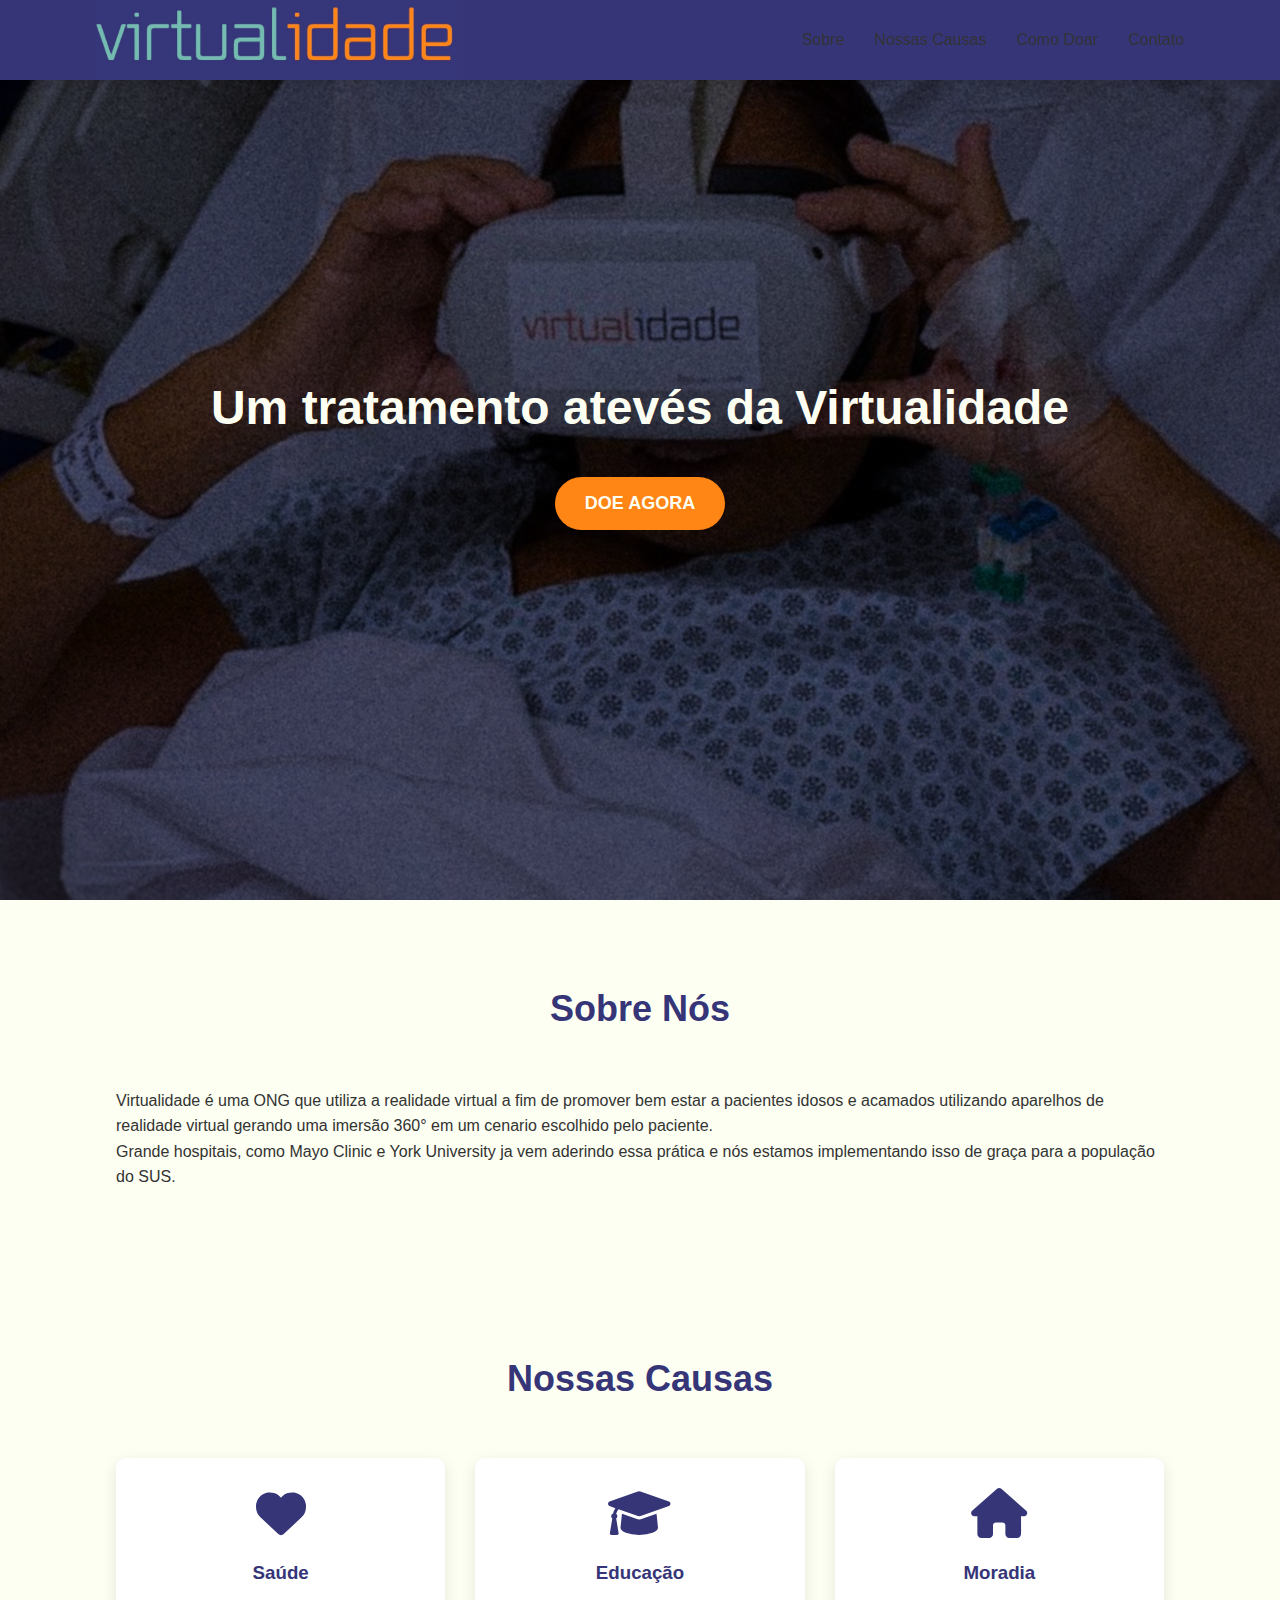
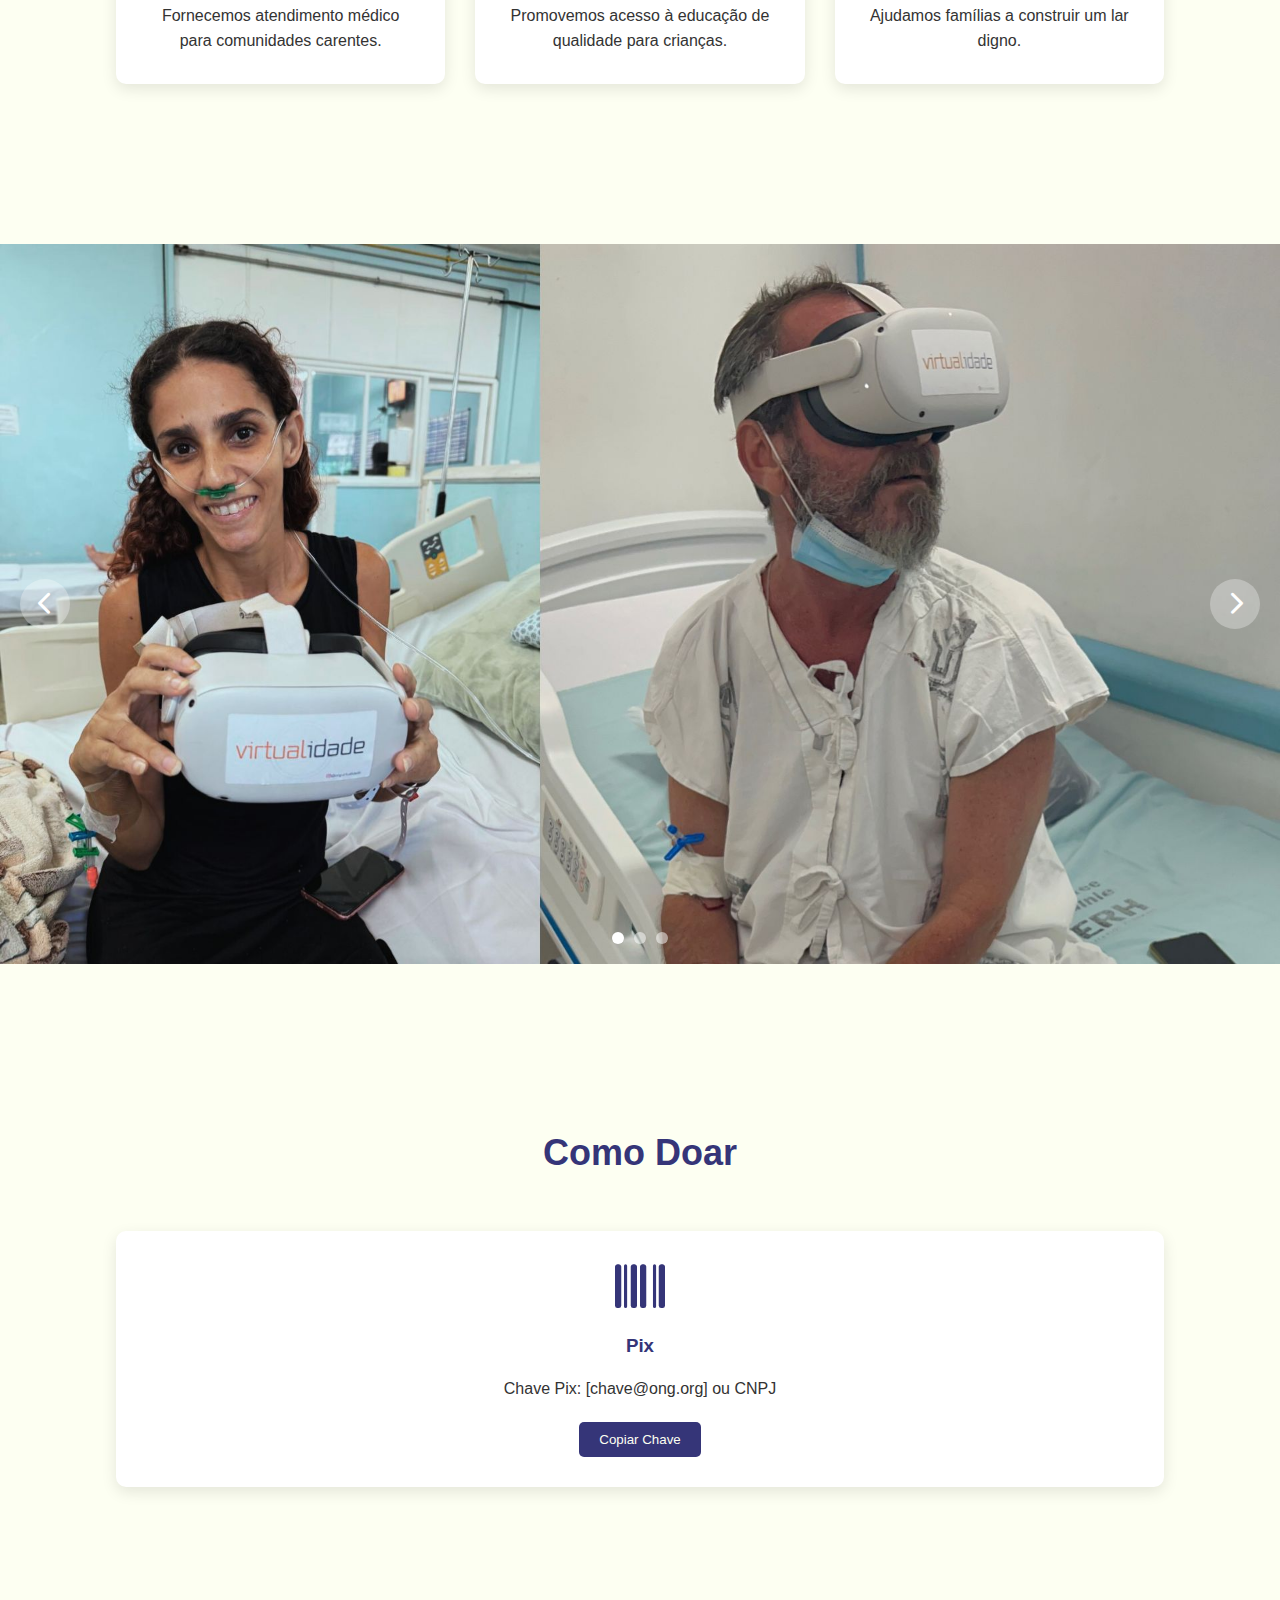
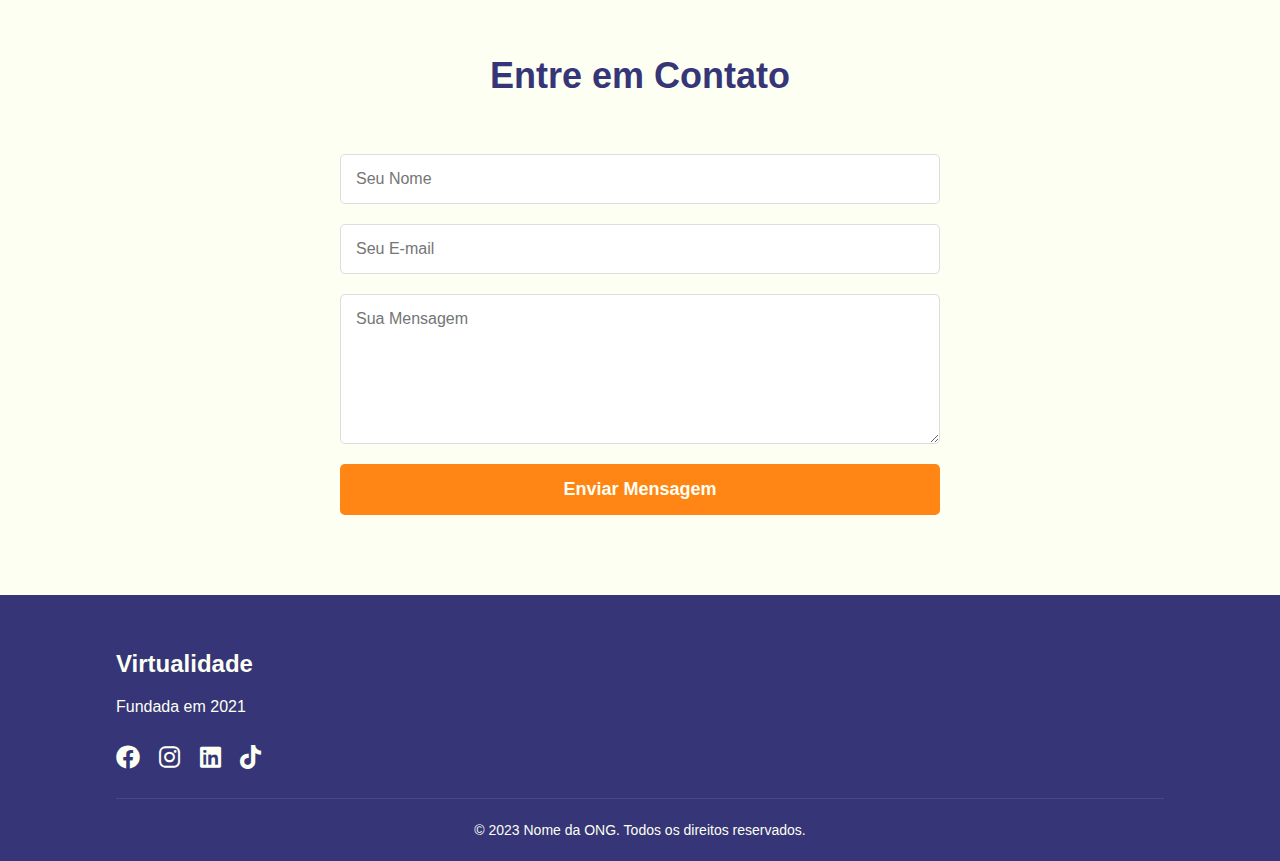
==== ONG_Virtualidade/index.html @ e9e22f01 "Commit #3" ====
<!DOCTYPE html>
<html lang="pt-BR">
<head>
    <meta charset="UTF-8">
    <meta name="viewport" content="width=device-width, initial-scale=1.0">
    <title>ONG Virtualidade</title>
    <link rel="stylesheet" href="style.css">
    <link rel="stylesheet" href="https://cdnjs.cloudflare.com/ajax/libs/font-awesome/6.0.0-beta3/css/all.min.css">
</head>
<script src="JS.js"></script>
<body>
    <header>
        <div class="container">
            <div class="logo">
                <img src='src/Imagens/Logo_Retangular.JPG' alt="Projeto da ONG 3">

<!--                <h1><span class="highlight">ONG</span> Virtualidade</h1> -->
            </div>
            <nav>
                <ul>
                    <li><a href="#sobre">Sobre</a></li>
                    <li><a href="#causas">Nossas Causas</a></li>
                    <li><a href="#doar">Como Doar</a></li>
                    <li><a href="#contato">Contato</a></li>
                </ul>
            </nav>
        </div>
    </header>

    <section class="hero">
        <div class="container">
            <h1>Um tratamento atevés da Virtualidade</h1>
            <p></p>
            <a href="#doar" class="btn-doe">DOE AGORA</a>
        </div>
    </section>

    <section id="sobre" class="sobre">
        <div class="container">
            <h2>Sobre Nós</h2>
            <p>Virtualidade é uma ONG que utiliza a realidade virtual a fim de promover bem estar a pacientes idosos e acamados utilizando aparelhos de realidade virtual gerando uma imersão 360° em um cenario escolhido pelo paciente.</p>
            <p>Grande hospitais, como Mayo Clinic e York University ja vem aderindo essa prática e nós estamos implementando isso de graça para a população do SUS. </p>
        </div>
    </section>

    <section id="causas" class="causas">
        <div class="container">
            <h2>Nossas Causas</h2>
            <div class="causas-grid">
                <div class="causa-item">
                    <i class="fas fa-heart"></i>
                    <h3>Saúde</h3>
                    <p>Fornecemos atendimento médico para comunidades carentes.</p>
                </div>
                <div class="causa-item">
                    <i class="fas fa-graduation-cap"></i>
                    <h3>Educação</h3>
                    <p>Promovemos acesso à educação de qualidade para crianças.</p>
                </div>
                <div class="causa-item">
                    <i class="fas fa-home"></i>
                    <h3>Moradia</h3>
                    <p>Ajudamos famílias a construir um lar digno.</p>
                </div>
            </div>
        </div>
    </section>

    <section class="galeria">
        <div class="carrossel">
            <!-- Item 1 -->
            <div class="carrossel-item ativo">
                <img src="src/Imagens/Foto1.JPG" alt="Projeto da ONG 1">
            </div>
            
            <!-- Item 2 -->
            <div class="carrossel-item">
                <img src="src/Imagens/Foto2.JPG" alt="Projeto da ONG 2">
            </div>
            
            <!-- Item 3 -->
            <div class="carrossel-item">
                <img src="src/Imagens/Foto3.JPG" alt="Projeto da ONG 3">
            </div>
            
            <!-- Controles do Carrossel -->
            <button class="carrossel-controle anterior" aria-label="Foto anterior">
                <i class="fas fa-chevron-left"></i>
            </button>
            <button class="carrossel-controle proximo" aria-label="Próxima foto">
                <i class="fas fa-chevron-right"></i>
            </button>
            
            <!-- Indicadores -->
            <div class="carrossel-indicadores">
                <button class="indicador ativo" aria-label="Ir para foto 1"></button>
                <button class="indicador" aria-label="Ir para foto 2"></button>
                <button class="indicador" aria-label="Ir para foto 3"></button>
            </div>
        </div>
    </section>

    <section id="doar" class="doar">
        <div class="container">
            <h2>Como Doar</h2>
            <div class="metodos-doacao">
                <div class="metodo">
                    <i class="fas fa-barcode"></i>
                    <h3>Pix</h3>
                    <p>Chave Pix: [chave@ong.org] ou CNPJ</p>
                    <button class="btn-pix">Copiar Chave</button>
                </div>
            </div>
        </div>
    </section>

    <section id="contato" class="contato">
        <div class="container">
            <h2>Entre em Contato</h2>
            <form>
                <input type="text" placeholder="Seu Nome" required>
                <input type="email" placeholder="Seu E-mail" required>
                <textarea placeholder="Sua Mensagem" required></textarea>
                <button type="submit" class="btn-enviar">Enviar Mensagem</button>
            </form>
        </div>
    </section>

    <footer>
        <div class="container">
            <div class="footer-info">
                <h3>Virtualidade</h3>
                <p>Fundada em 2021</p>
            </div>
            <div class="footer-social">
                <a href="https://fb.me/ongvirtualidade"><i class="fab fa-facebook"></i></a>
                <a href="https://instagram.com/ongvirtualidade?igshid=YmMyMTA2M2Y="><i class="fab fa-instagram"></i></a>
                <a href="https://www.linkedin.com/company/virtualidade"><i class="fab fa-linkedin"></i></a>
                <a href="https://www.tiktok.com/@ongvirtualidade?_t=8keleaciako&_r=1"><i class="fab fa-tiktok"></i></a>
            </div>
            <div class="footer-legal">
                <p>&copy; 2023 Nome da ONG. Todos os direitos reservados.</p>
            </div>
        </div>
    </footer>
</body>
</html>
---- ONG_Virtualidade/style.css ----
/* Reset e Estilos Gerais */
* {
    margin: 0;
    padding: 0;
    box-sizing: border-box;
    font-family: 'Segoe UI', Tahoma, Geneva, Verdana, sans-serif;
}

body {
    line-height: 1.6;
    color: #333;
}

.container {
    width: 85%;
    max-width: 1200px;
    margin: 0 auto;
    padding: 0 20px;
}

/* Header */
header {
    background-color: #353578;
    box-shadow: 0 2px 10px rgba(0, 0, 0, 0.1);
    position: fixed;
    width: 100%;
    height: 80px;
    z-index: 1000;
}

header .container {
    display: flex;
    justify-content: space-between;
    align-items: center;
    height: 100%;
    padding: 0;
}

.logo{
    height: 100%;
    display: flex;
    align-items: center;
}

.logo img{
    height: 100%; /* Faz a imagem ocupar toda a altura do header */
    width: auto; /* Mantém a proporção da imagem */
    object-fit: contain;
}

.logo h1 {
    font-size: 28px;
    font-weight: 700;
}

.highlight {
    color: #FF8515;
}

nav ul {
    display: flex;
    list-style: none;
}

nav ul li {
    margin-left: 30px;
}

nav ul li a {
    text-decoration: none;
    color: #333;
    font-weight: 500;
    transition: color 0.3s;
}

nav ul li a:hover {
    color: #FF8515;
}

/* Hero Section */
.hero {
    background: linear-gradient(rgba(0, 0, 0, 0.6), rgba(0, 0, 0, 0.6)), url('src/Imagens/Principal.jpeg');
    background-position: center;
    height: 100vh;
    display: flex;
    align-items: center;
    text-align: center;
    color: #FDFFF2;
    padding-top: 80px;
}

.hero h1 {
    font-size: 48px;
    margin-bottom: 20px;
}

.hero p {
    font-size: 20px;
    margin-bottom: 30px;
}

.btn-doe {
    display: inline-block;
    background-color: #FF8515;
    color: #FDFFF2;
    padding: 12px 30px;
    border-radius: 50px;
    text-decoration: none;
    font-weight: 600;
    font-size: 18px;
    transition: background-color 0.3s, transform 0.3s;
}

.btn-doe:hover {
    background-color: #353578;
    transform: translateY(-3px);
}

/* Seções */
section {
    background-color: #FDFFF2;
    padding: 80px 0;
}

h2 {
    text-align: center;
    margin-bottom: 50px;
    font-size: 36px;
    color: #353578;
}

/* Sobre */
.sobre {
    background-color: #FDFFF2;
}

/* Causas */
.causas-grid {
    display: grid;
    grid-template-columns: repeat(auto-fit, minmax(300px, 1fr));
    gap: 30px;
    margin-top: 40px;
}

.causa-item {
    background-color: white;
    padding: 30px;
    border-radius: 10px;
    box-shadow: 0 5px 15px rgba(0, 0, 0, 0.1);
    text-align: center;
    transition: transform 0.3s;
}

.causa-item:hover {
    transform: translateY(-10px);
}

.causa-item i {
    font-size: 50px;
    color: #353578;
    margin-bottom: 20px;
}

.causa-item h3 {
    margin-bottom: 15px;
    color: #353578;
}

/* Doação */
.doar {
    background-color: #FDFFF2;
}

.metodos-doacao {
    display: grid;
    grid-template-columns: repeat(auto-fit, minmax(300px, 1fr));
    gap: 30px;
    margin-top: 40px;
}

.metodo {
    background-color: white;
    padding: 30px;
    border-radius: 10px;
    box-shadow: 0 5px 15px rgba(0, 0, 0, 0.1);
    text-align: center;
}

.metodo i {
    font-size: 50px;
    color: #353578;
    margin-bottom: 20px;
}

.metodo h3 {
    margin-bottom: 15px;
    color: #353578;
}

.metodo p {
    margin-bottom: 20px;
}

.btn-pagamento, .btn-pix {
    background-color: #353578;
    color: #FDFFF2;
    border: none;
    padding: 10px 20px;
    border-radius: 5px;
    cursor: pointer;
    transition: background-color 0.3s;
}

.btn-pagamento:hover, .btn-pix:hover {
    background-color: #3e8e41;
}

/* Contato */
.contato form {
    max-width: 600px;
    margin: 0 auto;
    display: grid;
    gap: 20px;
}

.contato input, .contato textarea {
    width: 100%;
    padding: 15px;
    border: 1px solid #ddd;
    border-radius: 5px;
    font-size: 16px;
}

.contato textarea {
    height: 150px;
    resize: vertical;
}

.btn-enviar {
    background-color: #FF8515;
    color: #FDFFF2;
    border: none;
    padding: 15px;
    border-radius: 5px;
    font-size: 18px;
    font-weight: 600;
    cursor: pointer;
    transition: background-color 0.3s;
}

.btn-enviar:hover {
    background-color: #353578;
}

/* Footer */
footer {
    background-color: #353578;
    color: #FDFFF2;
    padding: 50px 0 20px;
}

.footer-info h3 {
    font-size: 24px;
    margin-bottom: 10px;
}

.footer-social {
    margin: 20px 0;
}

.footer-social a {
    color: #FDFFF2;
    font-size: 24px;
    margin-right: 15px;
    transition: color 0.3s;
}

.footer-social a:hover {
    color: #4CAF50;
}

.footer-legal {
    border-top: 1px solid rgba(255, 255, 255, 0.1);
    padding-top: 20px;
    text-align: center;
    font-size: 14px;
}

/* Estilos do Carrossel */
.galeria {
    width: 100%;
    position: relative;
    margin: 0;
}

.carrossel {
    position: relative;
    width: 100%;
    height: 80vh;
    max-height: 800px;
    overflow: hidden;
}

.carrossel-item {
    position: absolute;
    top: 0;
    left: 0;
    width: 100%;
    height: 100%;
    opacity: 0;
    transition: opacity 0.5s ease-in-out;
}

.carrossel-item.ativo {
    opacity: 1;
}

.carrossel-item img {
    width: 100%;
    height: 100%;
    object-fit: cover;
}

.carrossel-legenda {
    position: absolute;
    bottom: 0;
    left: 0;
    right: 0;
    background: rgba(0, 0, 0, 0.6);
    color: #FDFFF2;
    padding: 30px;
    text-align: center;
}

.carrossel-legenda h3 {
    font-size: 2.5rem;
    margin-bottom: 10px;
}

.carrossel-legenda p {
    font-size: 1.2rem;
    max-width: 800px;
    margin: 0 auto;
}

.carrossel-controle {
    position: absolute;
    top: 50%;
    transform: translateY(-50%);
    background: rgba(255, 255, 255, 0.3);
    color: white;
    border: none;
    width: 50px;
    height: 50px;
    border-radius: 50%;
    font-size: 1.5rem;
    cursor: pointer;
    transition: background 0.3s;
    z-index: 10;
}

.carrossel-controle:hover {
    background: rgba(255, 255, 255, 0.5);
}

.anterior {
    left: 20px;
}

.proximo {
    right: 20px;
}

.carrossel-indicadores {
    position: absolute;
    bottom: 20px;
    left: 50%;
    transform: translateX(-50%);
    display: flex;
    gap: 10px;
    z-index: 10;
}

.indicador {
    width: 12px;
    height: 12px;
    border-radius: 50%;
    border: none;
    background: rgba(255, 255, 255, 0.5);
    cursor: pointer;
    transition: background 0.3s;
}

.indicador.ativo {
    background: white;
}

/* Responsivo */
@media (max-width: 768px) {
    .carrossel {
        height: 60vh;
    }
    
    .carrossel-legenda h3 {
        font-size: 1.8rem;
    }
    
    .carrossel-legenda p {
        font-size: 1rem;
    }
    
    .carrossel-controle {
        width: 40px;
        height: 40px;
    }
}

/* Teste 
div{unicode-bidi: isolate;}

.contato-direto{
    position: fixed;
    right: 25px;
    top: 50%;
    transform: translateY(-50%);
    z-index: 10;
}
*/


/* Responsivo */
@media (max-width: 768px) {
    header .container {
        flex-direction: column;
        text-align: center;
    }

    nav ul {
        margin-top: 20px;
        flex-direction: column;
    }

    nav ul li {
        margin: 10px 0;
    }

    .hero h1 {
        font-size: 36px;
    }

    .hero p {
        font-size: 18px;
    }

    section {
        padding: 60px 0;
    }

    h2 {
        font-size: 30px;
    }
}
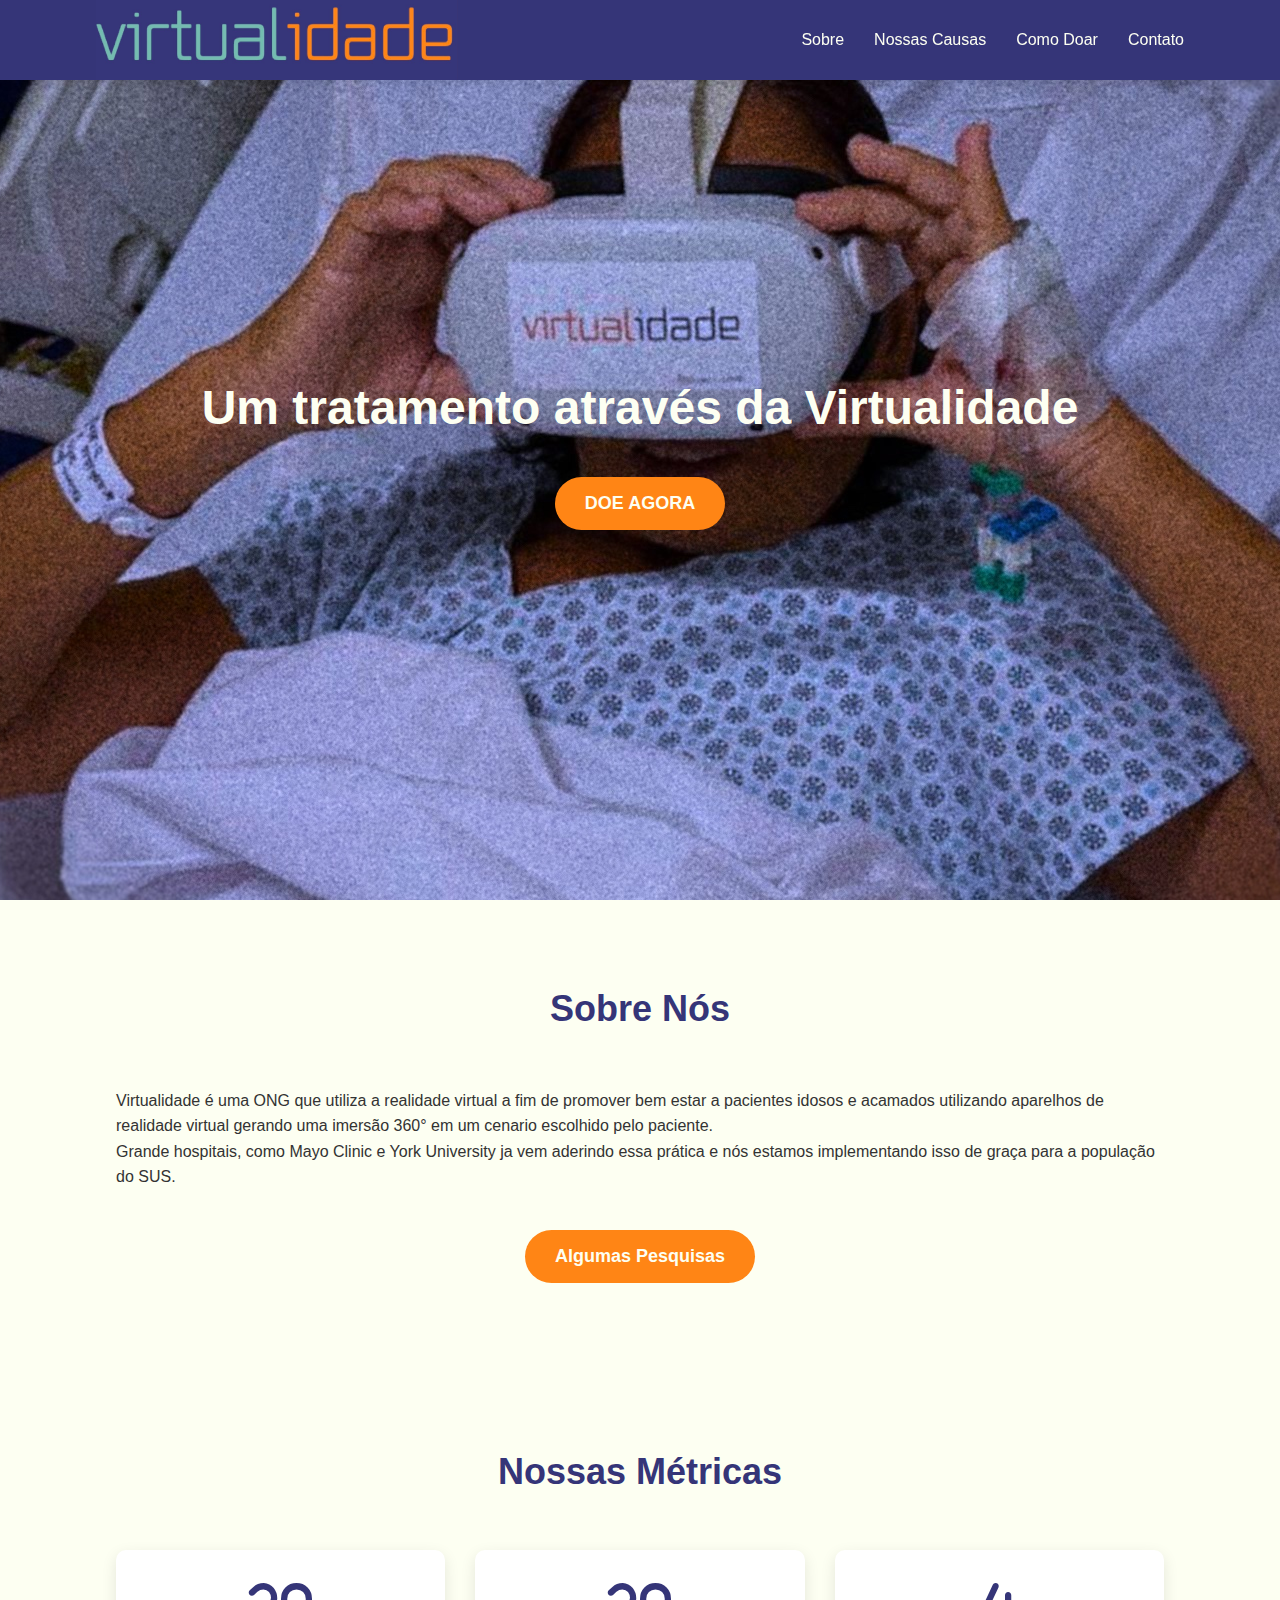
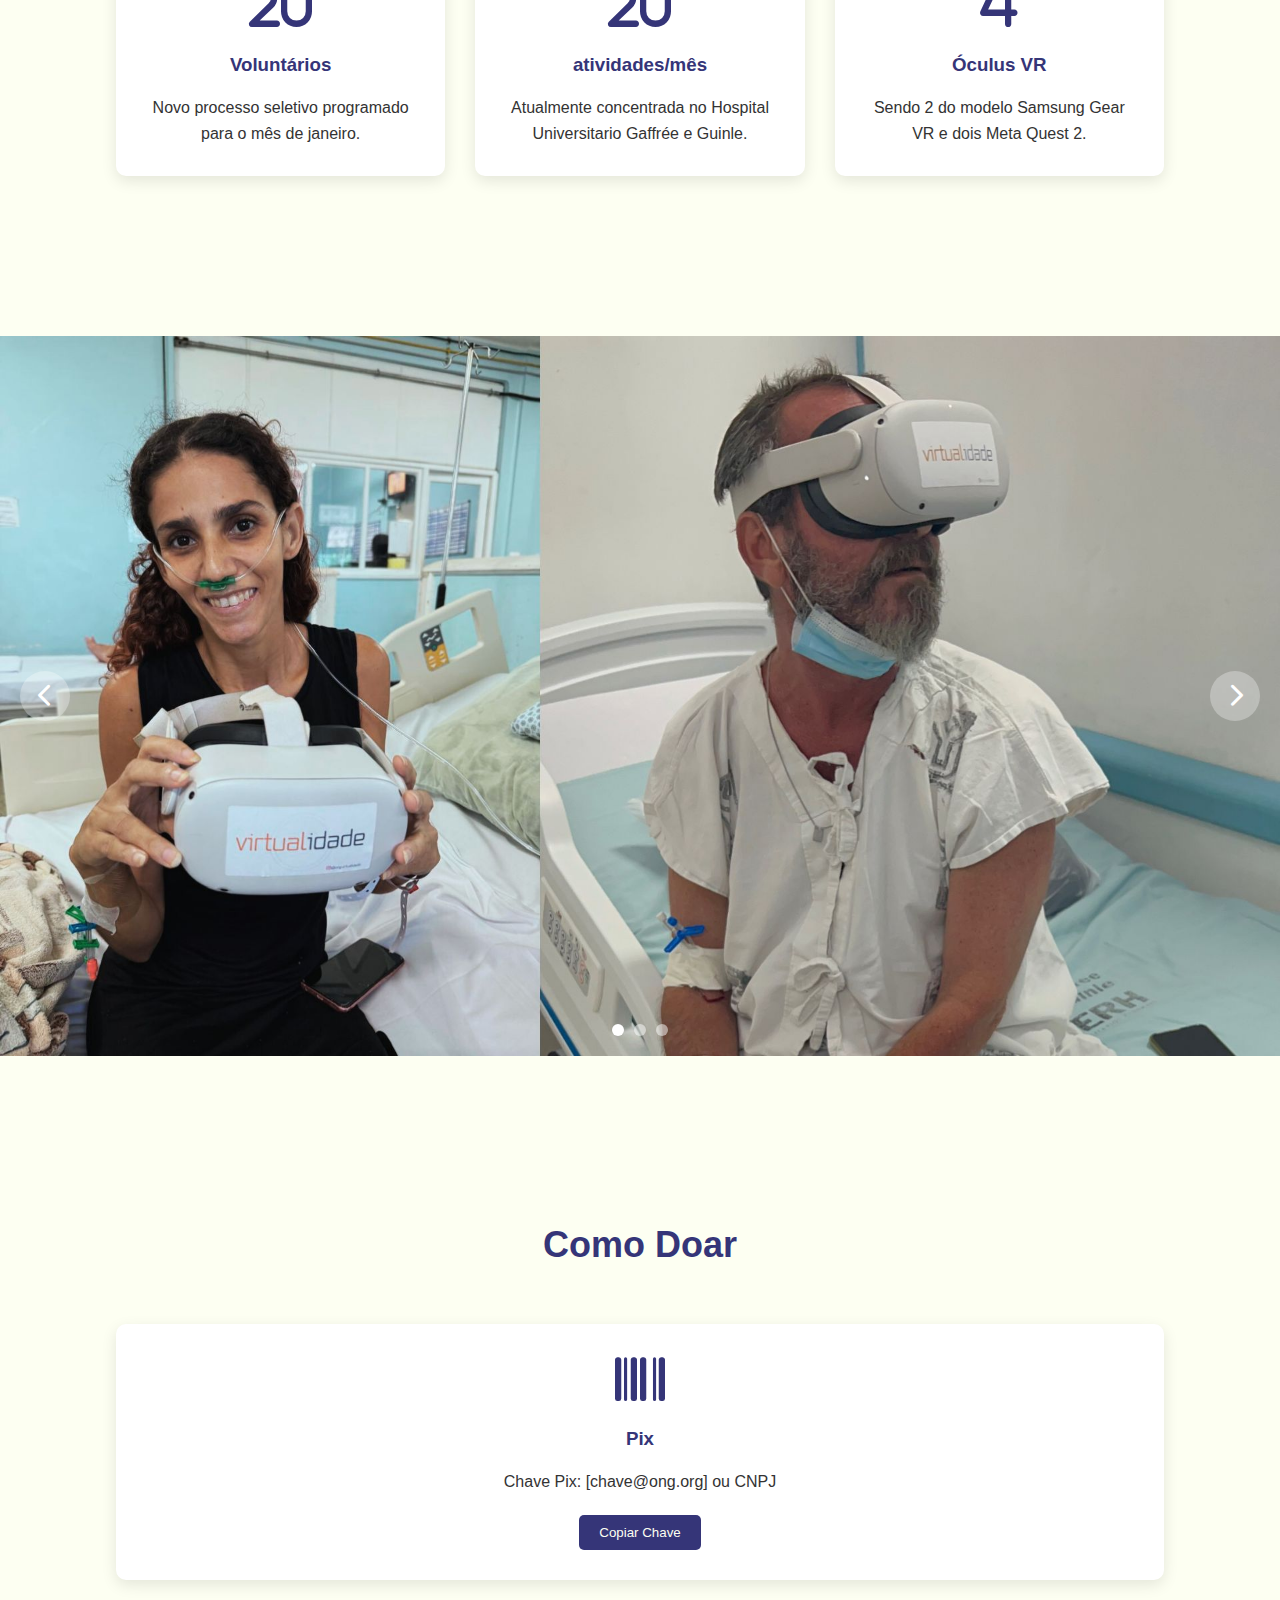
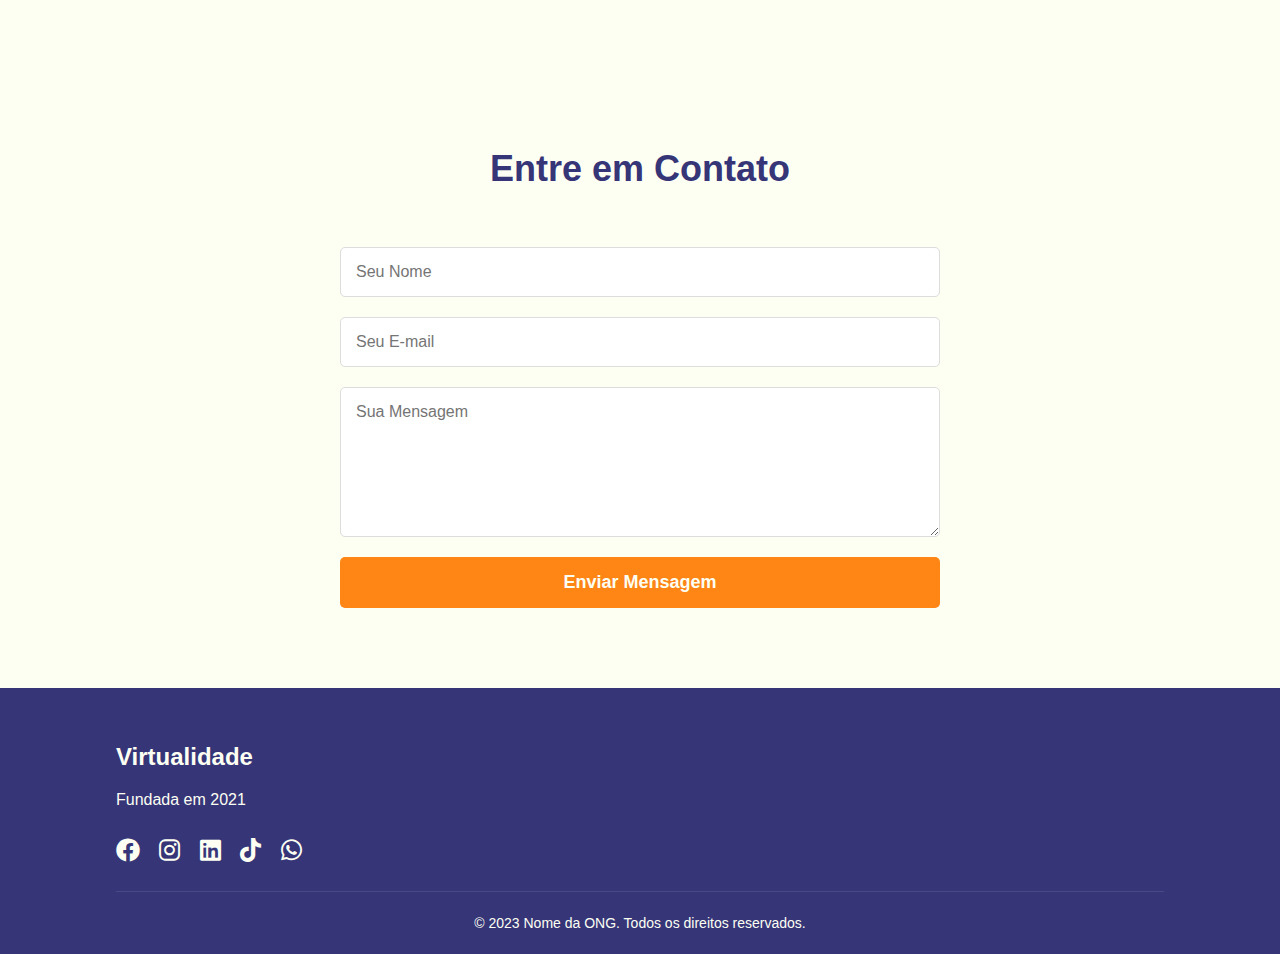
==== commit 4a3357f0: "commit #4" ====
--- a/ONG_Virtualidade/index.html
+++ b/ONG_Virtualidade/index.html
@@ -4,7 +4,7 @@
     <meta charset="UTF-8">
     <meta name="viewport" content="width=device-width, initial-scale=1.0">
     <title>ONG Virtualidade</title>
-    <link rel="stylesheet" href="style.css">
+    <link rel="stylesheet" href="src/css/style.css">
     <link rel="stylesheet" href="https://cdnjs.cloudflare.com/ajax/libs/font-awesome/6.0.0-beta3/css/all.min.css">
 </head>
 <script src="JS.js"></script>
@@ -29,7 +29,7 @@
 
     <section class="hero">
         <div class="container">
-            <h1>Um tratamento atevés da Virtualidade</h1>
+            <h1>Um tratamento através da Virtualidade</h1>
             <p></p>
             <a href="#doar" class="btn-doe">DOE AGORA</a>
         </div>
@@ -40,31 +40,34 @@
             <h2>Sobre Nós</h2>
             <p>Virtualidade é uma ONG que utiliza a realidade virtual a fim de promover bem estar a pacientes idosos e acamados utilizando aparelhos de realidade virtual gerando uma imersão 360° em um cenario escolhido pelo paciente.</p>
             <p>Grande hospitais, como Mayo Clinic e York University ja vem aderindo essa prática e nós estamos implementando isso de graça para a população do SUS. </p>
+            <div class="btn-container"><a href="pesquisas.html" class="btn-pes">Algumas Pesquisas</a></div>
         </div>
     </section>
 
+
     <section id="causas" class="causas">
         <div class="container">
-            <h2>Nossas Causas</h2>
+            <h2>Nossas Métricas</h2>
             <div class="causas-grid">
                 <div class="causa-item">
-                    <i class="fas fa-heart"></i>
-                    <h3>Saúde</h3>
-                    <p>Fornecemos atendimento médico para comunidades carentes.</p>
+                    <i class="fas">20</i>
+                    <h3>Voluntários</h3>
+                    <p>Novo processo seletivo programado para o mês de janeiro.</p>
                 </div>
                 <div class="causa-item">
-                    <i class="fas fa-graduation-cap"></i>
-                    <h3>Educação</h3>
-                    <p>Promovemos acesso à educação de qualidade para crianças.</p>
+                    <i class="fas">20</i>
+                    <h3>atividades/mês</h3>
+                    <p>Atualmente concentrada no Hospital Universitario Gaffrée e Guinle.  </p>
                 </div>
                 <div class="causa-item">
-                    <i class="fas fa-home"></i>
-                    <h3>Moradia</h3>
-                    <p>Ajudamos famílias a construir um lar digno.</p>
+                    <i class="fas">4</i>
+                    <h3>Óculus VR</h3>
+                    <p>Sendo 2 do modelo Samsung Gear VR e dois Meta Quest 2.</p>
                 </div>
             </div>
         </div>
     </section>
+
 
     <section class="galeria">
         <div class="carrossel">
@@ -137,6 +140,7 @@
                 <a href="https://instagram.com/ongvirtualidade?igshid=YmMyMTA2M2Y="><i class="fab fa-instagram"></i></a>
                 <a href="https://www.linkedin.com/company/virtualidade"><i class="fab fa-linkedin"></i></a>
                 <a href="https://www.tiktok.com/@ongvirtualidade?_t=8keleaciako&_r=1"><i class="fab fa-tiktok"></i></a>
+                <a href="https://api.whatsapp.com/send/?phone=552121378164&text&type=phone_number&app_absent=0"><i class="fab fa-whatsapp"></i></a>
             </div>
             <div class="footer-legal">
                 <p>&copy; 2023 Nome da ONG. Todos os direitos reservados.</p>
--- a/ONG_Virtualidade/src/css/style.css
+++ b/ONG_Virtualidade/src/css/style.css
@@ -0,0 +1,488 @@
+/* Reset e Estilos Gerais */
+* {
+    margin: 0;
+    padding: 0;
+    box-sizing: border-box;
+    font-family: 'Segoe UI', Tahoma, Geneva, Verdana, sans-serif;
+}
+
+body {
+    line-height: 1.6;
+    color: #333;
+}
+
+.container {
+    width: 85%;
+    max-width: 1200px;
+    margin: 0 auto;
+    padding: 0 20px;
+}
+
+/* Header */
+header {
+    background-color: #353578;
+    box-shadow: 0 2px 10px rgba(0, 0, 0, 0.1);
+    position: fixed;
+    width: 100%;
+    height: 80px;
+    z-index: 1000;
+}
+
+header .container {
+    display: flex;
+    justify-content: space-between;
+    align-items: center;
+    height: 100%;
+    padding: 0;
+}
+
+.logo{
+    height: 100%;
+    display: flex;
+    align-items: center;
+}
+
+.logo img{
+    height: 100%; /* Faz a imagem ocupar toda a altura do header */
+    width: auto; /* Mantém a proporção da imagem */
+    object-fit: contain;
+}
+
+.logo h1 {
+    font-size: 28px;
+    font-weight: 700;
+}
+
+.highlight {
+    color: #FF8515;
+}
+
+nav ul {
+    display: flex;
+    list-style: none;
+}
+
+nav ul li {
+    margin-left: 30px;
+}
+
+nav ul li a {
+    text-decoration: none;
+    color: #FDFFF2;
+    font-weight: 500;
+    transition: color 0.3s;
+}
+
+nav ul li a:hover {
+    color: #FF8515;
+}
+
+/* Hero Section */
+.hero {
+    background: linear-gradient(rgba(0, 0, 0, 0), rgba(0, 0, 0, 0)), url('Principal.jpeg');
+    background-position: center;
+    height: 100vh;
+    display: flex;
+    align-items: center;
+    text-align: center;
+    color: #FDFFF2;
+    padding-top: 80px;
+}
+
+.hero h1 {
+    font-size: 48px;
+    margin-bottom: 20px;
+}
+
+.hero p {
+    font-size: 20px;
+    margin-bottom: 30px;
+}
+
+.btn-doe {
+    display: inline-block;
+    background-color: #FF8515;
+    color: #FDFFF2;
+    padding: 12px 30px;
+    border-radius: 50px;
+    text-decoration: none;
+    font-weight: 600;
+    font-size: 18px;
+    transition: background-color 0.3s, transform 0.3s;
+}
+
+.btn-doe:hover {
+    background-color: #353578;
+    transform: translateY(-3px);
+}
+
+/* Seções */
+section {
+    background-color: #FDFFF2;
+    padding: 80px 0;
+}
+
+h2 {
+    text-align: center;
+    margin-bottom: 50px;
+    font-size: 36px;
+    color: #353578;
+}
+
+/* Sobre */
+.sobre{
+    background-color: #FDFFF2;
+    margin: auto;
+}
+
+.sobre .container {
+    display: flex;
+    flex-direction: column;
+    align-items: center; /* Centraliza horizontalmente */
+    text-align: left; /* Centraliza o texto dos parágrafos */
+}
+
+.btn-container{
+    text-align: center;
+    margin-top: 20px;
+}
+
+.sobre .btn-pes {
+    margin-top: 20px;
+    display: inline-block;
+    background-color: #FF8515;
+    color: #FDFFF2;
+    padding: 12px 30px;
+    border-radius: 50px;
+    text-decoration: none;
+    font-weight: 600;
+    font-size: 18px;
+    transition: background-color 0.3s, transform 0.3s;
+}
+
+/* Causas */
+.causas-grid {
+    display: grid;
+    grid-template-columns: repeat(auto-fit, minmax(300px, 1fr));
+    gap: 30px;
+    margin-top: 40px;
+}
+
+.causa-item {
+    background-color: white;
+    padding: 30px;
+    border-radius: 10px;
+    box-shadow: 0 5px 15px rgba(0, 0, 0, 0.1);
+    text-align: center;
+    transition: transform 0.3s;
+}
+
+.causa-item:hover {
+    transform: translateY(-10px);
+}
+
+.causa-item i {
+    font-size: 50px;
+    color: #353578;
+    margin-bottom: 20px;
+}
+
+.causa-item h3 {
+    margin-bottom: 15px;
+    color: #353578;
+}
+
+/* Doação */
+.doar {
+    background-color: #FDFFF2;
+}
+
+.metodos-doacao {
+    display: grid;
+    grid-template-columns: repeat(auto-fit, minmax(300px, 1fr));
+    gap: 30px;
+    margin-top: 40px;
+}
+
+.metodo {
+    background-color: white;
+    padding: 30px;
+    border-radius: 10px;
+    box-shadow: 0 5px 15px rgba(0, 0, 0, 0.1);
+    text-align: center;
+}
+
+.metodo i {
+    font-size: 50px;
+    color: #353578;
+    margin-bottom: 20px;
+}
+
+.metodo h3 {
+    margin-bottom: 15px;
+    color: #353578;
+}
+
+.metodo p {
+    margin-bottom: 20px;
+}
+
+.btn-pagamento, .btn-pix {
+    background-color: #353578;
+    color: #FDFFF2;
+    border: none;
+    padding: 10px 20px;
+    border-radius: 5px;
+    cursor: pointer;
+    transition: background-color 0.3s;
+}
+
+.btn-pagamento:hover, .btn-pix:hover {
+    background-color: #3e8e41;
+}
+
+/* Contato */
+.contato form {
+    max-width: 600px;
+    margin: 0 auto;
+    display: grid;
+    gap: 20px;
+}
+
+.contato input, .contato textarea {
+    width: 100%;
+    padding: 15px;
+    border: 1px solid #ddd;
+    border-radius: 5px;
+    font-size: 16px;
+}
+
+.contato textarea {
+    height: 150px;
+    resize: vertical;
+}
+
+.btn-enviar {
+    background-color: #FF8515;
+    color: #FDFFF2;
+    border: none;
+    padding: 15px;
+    border-radius: 5px;
+    font-size: 18px;
+    font-weight: 600;
+    cursor: pointer;
+    transition: background-color 0.3s;
+}
+
+.btn-enviar:hover {
+    background-color: #353578;
+}
+
+/* Footer */
+footer {
+    background-color: #353578;
+    color: #FDFFF2;
+    padding: 50px 0 20px;
+}
+
+.footer-info h3 {
+    font-size: 24px;
+    margin-bottom: 10px;
+}
+
+.footer-social {
+    margin: 20px 0;
+}
+
+.footer-social a {
+    color: #FDFFF2;
+    font-size: 24px;
+    margin-right: 15px;
+    transition: color 0.3s;
+}
+
+.footer-social a:hover {
+    color: #4CAF50;
+}
+
+.footer-legal {
+    border-top: 1px solid rgba(255, 255, 255, 0.1);
+    padding-top: 20px;
+    text-align: center;
+    font-size: 14px;
+}
+
+/* Estilos do Carrossel */
+.galeria {
+    width: 100%;
+    position: relative;
+    margin: 0;
+}
+
+.carrossel {
+    position: relative;
+    width: 100%;
+    height: 80vh;
+    max-height: 800px;
+    overflow: hidden;
+}
+
+.carrossel-item {
+    position: absolute;
+    top: 0;
+    left: 0;
+    width: 100%;
+    height: 100%;
+    opacity: 0;
+    transition: opacity 0.5s ease-in-out;
+}
+
+.carrossel-item.ativo {
+    opacity: 1;
+}
+
+.carrossel-item img {
+    width: 100%;
+    height: 100%;
+    object-fit: cover;
+}
+
+.carrossel-legenda {
+    position: absolute;
+    bottom: 0;
+    left: 0;
+    right: 0;
+    background: rgba(0, 0, 0, 0.6);
+    color: #FDFFF2;
+    padding: 30px;
+    text-align: center;
+}
+
+.carrossel-legenda h3 {
+    font-size: 2.5rem;
+    margin-bottom: 10px;
+}
+
+.carrossel-legenda p {
+    font-size: 1.2rem;
+    max-width: 800px;
+    margin: 0 auto;
+}
+
+.carrossel-controle {
+    position: absolute;
+    top: 50%;
+    transform: translateY(-50%);
+    background: rgba(255, 255, 255, 0.3);
+    color: white;
+    border: none;
+    width: 50px;
+    height: 50px;
+    border-radius: 50%;
+    font-size: 1.5rem;
+    cursor: pointer;
+    transition: background 0.3s;
+    z-index: 10;
+}
+
+.carrossel-controle:hover {
+    background: rgba(255, 255, 255, 0.5);
+}
+
+.anterior {
+    left: 20px;
+}
+
+.proximo {
+    right: 20px;
+}
+
+.carrossel-indicadores {
+    position: absolute;
+    bottom: 20px;
+    left: 50%;
+    transform: translateX(-50%);
+    display: flex;
+    gap: 10px;
+    z-index: 10;
+}
+
+.indicador {
+    width: 12px;
+    height: 12px;
+    border-radius: 50%;
+    border: none;
+    background: rgba(255, 255, 255, 0.5);
+    cursor: pointer;
+    transition: background 0.3s;
+}
+
+.indicador.ativo {
+    background: white;
+}
+
+/* Responsivo */
+@media (max-width: 768px) {
+    .carrossel {
+        height: 60vh;
+    }
+    
+    .carrossel-legenda h3 {
+        font-size: 1.8rem;
+    }
+    
+    .carrossel-legenda p {
+        font-size: 1rem;
+    }
+    
+    .carrossel-controle {
+        width: 40px;
+        height: 40px;
+    }
+}
+
+/* Teste 
+div{unicode-bidi: isolate;}
+
+.contato-direto{
+    position: fixed;
+    right: 25px;
+    top: 50%;
+    transform: translateY(-50%);
+    z-index: 10;
+}
+*/
+
+
+/* Responsivo */
+@media (max-width: 768px) {
+    header .container {
+        flex-direction: column;
+        text-align: center;
+    }
+
+    nav ul {
+        margin-top: 20px;
+        flex-direction: column;
+    }
+
+    nav ul li {
+        margin: 10px 0;
+    }
+
+    .hero h1 {
+        font-size: 36px;
+    }
+
+    .hero p {
+        font-size: 18px;
+    }
+
+    section {
+        padding: 60px 0;
+    }
+
+    h2 {
+        font-size: 30px;
+    }
+}